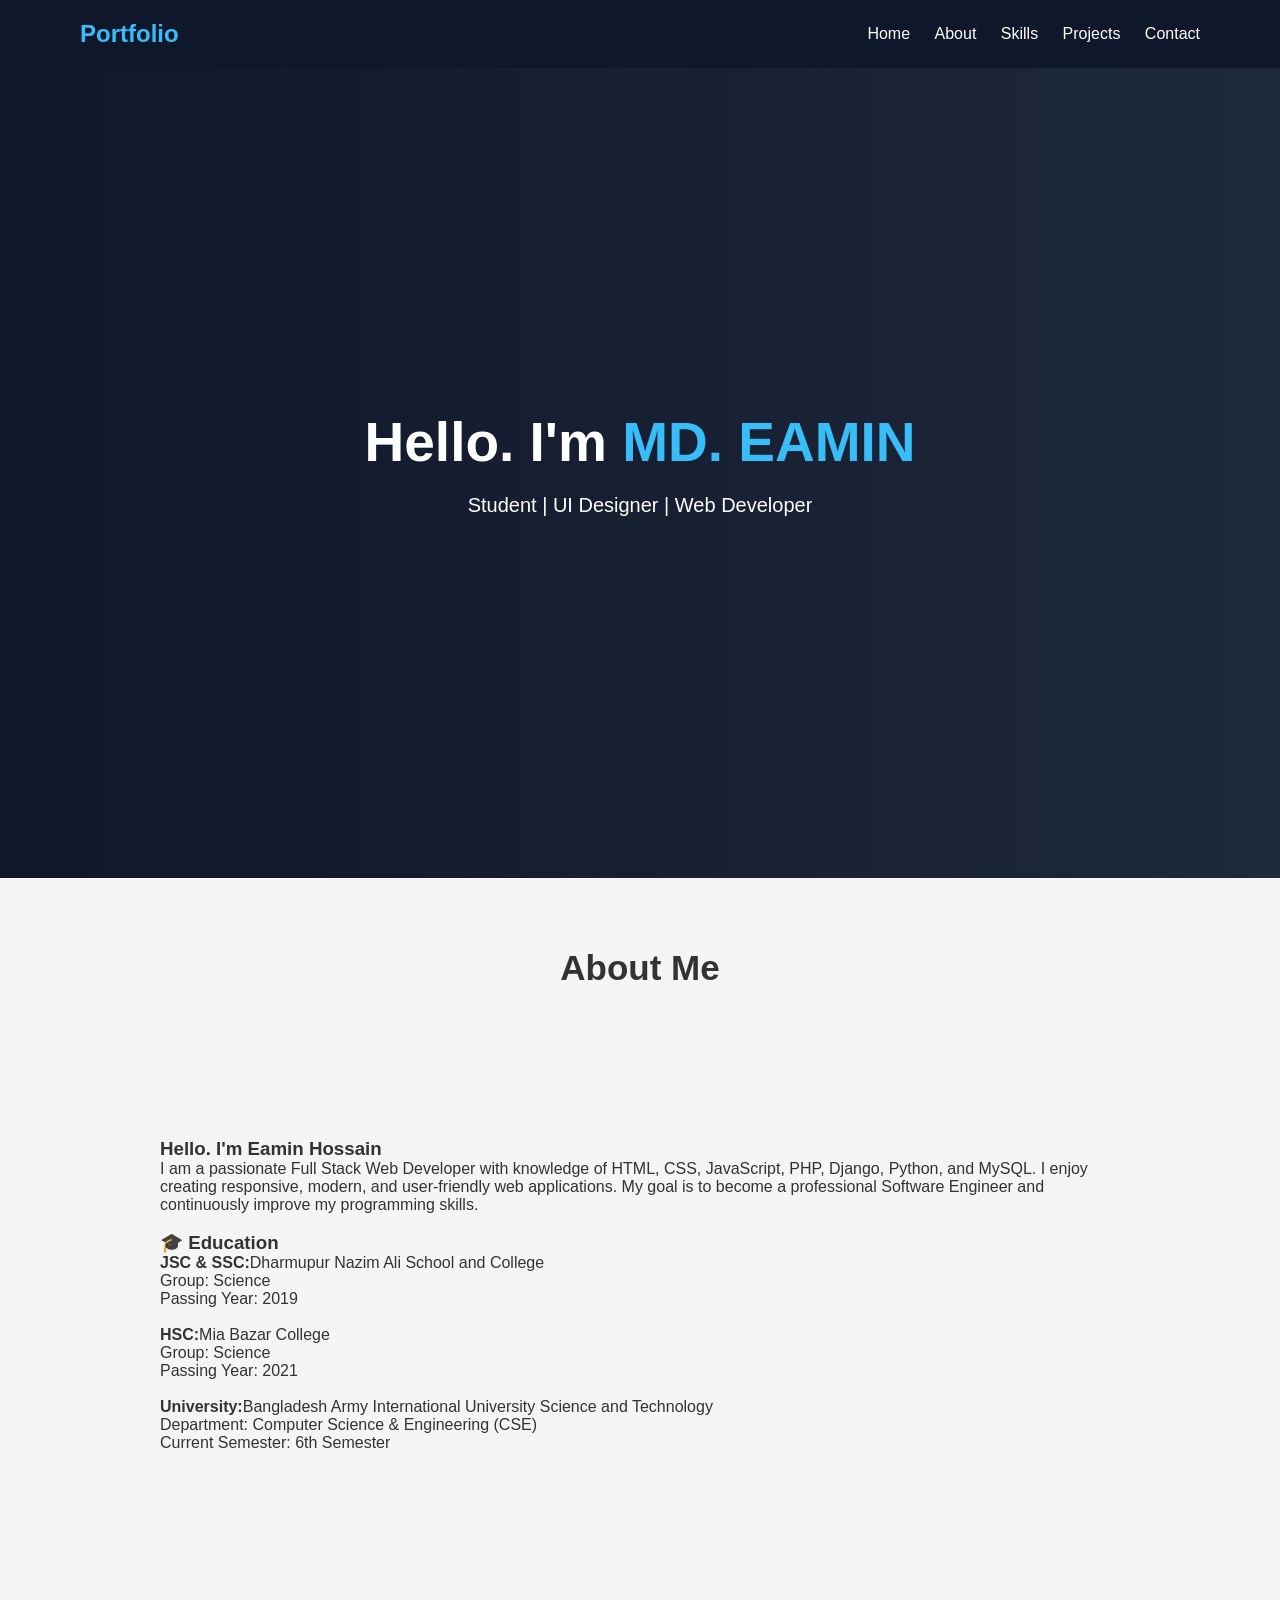
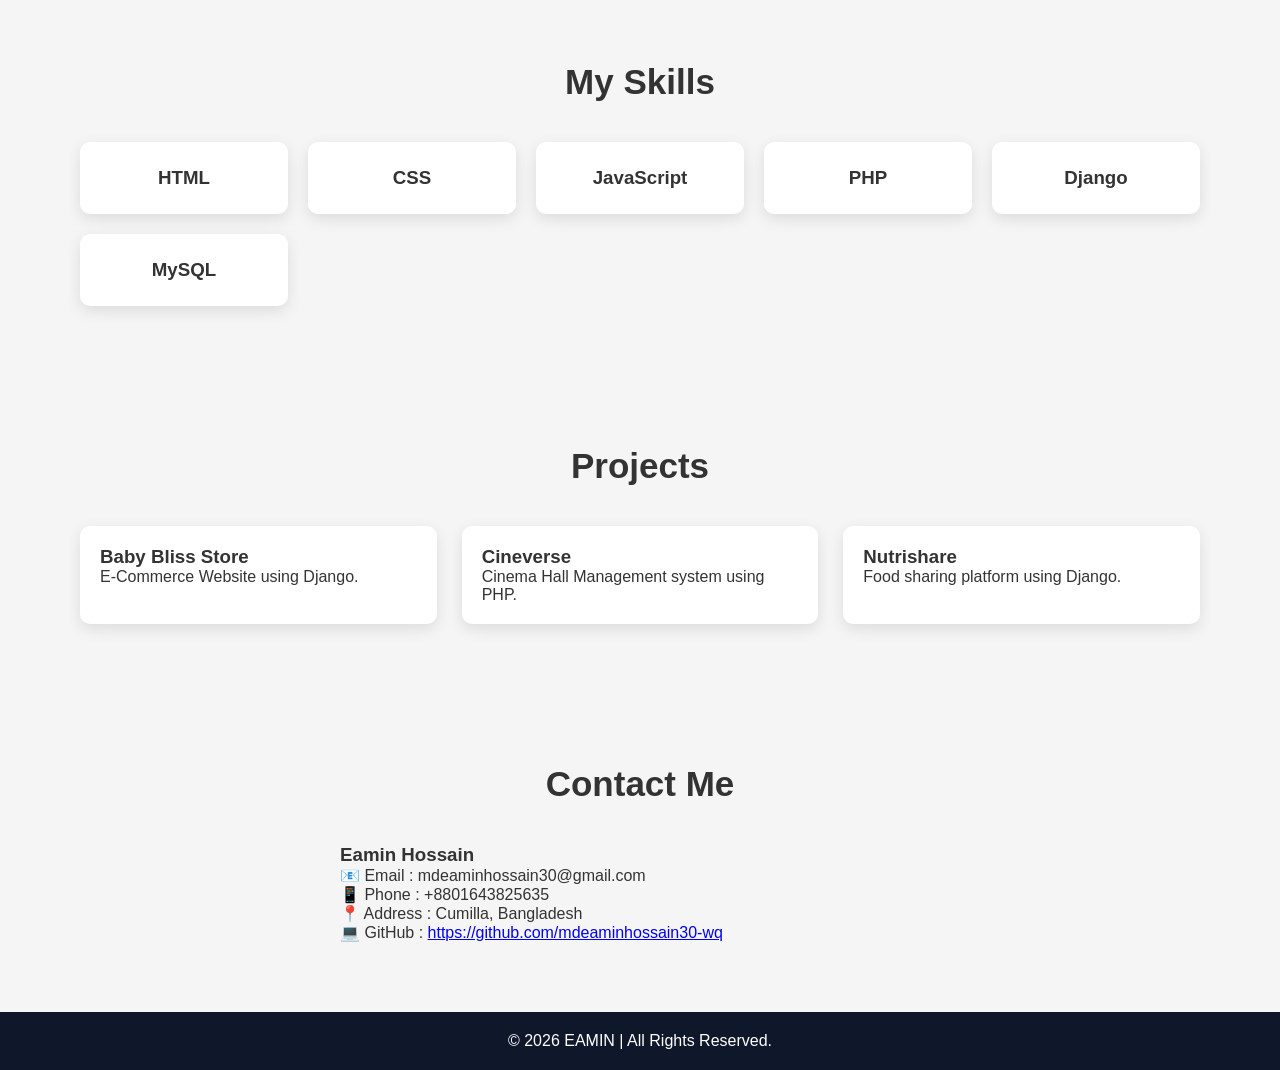
==== port.html @ 9f551e96 "first commit" ====
<!DOCTYPE html>
<html lang="en">
<head>
<meta charset="UTF-8">
<meta name="viewport" content="width=device-width, initial-scale=1.0">
<title>My Portfolio</title>

<link rel="stylesheet" href="port.css">

</head>
<body>

<header>

<h2>Portfolio</h2>

<nav>
<a href="#">Home</a>
<a href="#about">About</a>
<a href="#skills">Skills</a>
<a href="#projects">Projects</a>
<a href="#contact">Contact</a>
</nav>

</header>

<section class="hero">

<div>

<h1>Hello. I'm <span>MD. EAMIN </span></h1>

<p>Student | UI Designer | Web Developer </p>

</div>

</section>

<section id="about">

<h2 class="title">About Me</h2>

<section id="about">

    <h2 class="title"></h2>

            <h3>Hello. I'm Eamin Hossain</h3>

            <p>
                I am a passionate Full Stack Web Developer with knowledge of
                HTML, CSS, JavaScript, PHP, Django, Python, and MySQL.
                I enjoy creating responsive, modern, and user-friendly web applications.
                My goal is to become a professional Software Engineer and continuously
                improve my programming skills.
            </p>

            <br>

            <h3>🎓 Education</h3>

            <p><strong>JSC & SSC:</strong>Dharmupur Nazim Ali School and College</p>
            <p>Group: Science</p>
            <p>Passing Year: 2019</p>

            <br>

            <p><strong>HSC:</strong>Mia Bazar College</p>
            <p>Group: Science</p>
            <p>Passing Year: 2021</p>

            <br>

            <p><strong>University:</strong>Bangladesh Army International University Science and Technology</p>
            <p>Department: Computer Science & Engineering (CSE)</p>
            <p>Current Semester: 6th Semester</p>

        </div>

    </div>

</section>

</div>

</section>

<section id="skills">

<h2 class="title">My Skills</h2>

<div class="skills">

<div class="skill">
<h3>HTML</h3>
</div>

<div class="skill">
<h3>CSS</h3>
</div>

<div class="skill">
<h3>JavaScript</h3>
</div>

<div class="skill">
<h3>PHP</h3>
</div>

<div class="skill">
<h3>Django</h3>
</div>

<div class="skill">
<h3>MySQL</h3>
</div>

</div>

</section>

<section id="projects">

<h2 class="title">Projects</h2>

<div class="projects">

<div class="card">


<div class="card-content">

<h3>Baby Bliss Store</h3>

<p>E-Commerce Website using Django.</p>

</div>

</div>

<div class="card">


<div class="card-content">

<h3>Cineverse</h3>

<p> Cinema Hall Management system using PHP.</p>

</div>

</div>

<div class="card">


<div class="card-content">

<h3>Nutrishare </h3>

<p>Food sharing platform using Django.</p>

</div>

</div>

</div>

</section>

<section id="contact">

<h2 class="title">Contact Me</h2>

<div class="contact">

<h3>Eamin Hossain</h3>

<p>📧 Email : mdeaminhossain30@gmail.com</p>

<p>📱 Phone : +8801643825635</p>

<p>📍 Address : Cumilla, Bangladesh</p>

<p>
💻 GitHub :
<a href="https://github.com/mdeaminhossain30-wq" target="_blank">
https://github.com/mdeaminhossain30-wq
</a>
</p>

</div>

</section>

<footer>

<p>© 2026 EAMIN | All Rights Reserved.</p>

</footer>

</body>
</html>
---- port.css ----
*{
    margin:0;
    padding:0;
    box-sizing:border-box;
    font-family:Arial, Helvetica, sans-serif;
}
html{
    scroll-behavior:smooth;
}
body{
    background:#f5f5f5;
    color:#333;
}
header{
    background:#0f172a;
    color:white;
    padding:20px 80px;
    display:flex;
    justify-content:space-between;
    align-items:center;
    position:sticky;
    top:0;
    z-index:1000;
}

header h2{
    color:#38bdf8;
}

nav a{
    color:white;
    text-decoration:none;
    margin-left:20px;
    transition:.3s;
}
nav a:hover{
    color:#38bdf8;
}
.hero{
    height:90vh;
    display:flex;
    justify-content:center;
    align-items:center;
    text-align:center;
    background:linear-gradient(to right,#0f172a,#1e293b);
    color:white;}
.hero h1{
    font-size:55px;}
.hero span{
    color:#38bdf8;}
.hero p{
    margin:20px 0;
    font-size:20px;}
.btn{
    display:inline-block;
    padding:12px 25px;
    background:#38bdf8;
    color:white;
    text-decoration:none;
    border-radius:8px;
    transition:.3s;}
.btn:hover{
    background:#0284c7;}
section{
    padding:70px 80px;}
.title{
    text-align:center;
    font-size:35px;
    margin-bottom:40px;}
.about{
    display:grid;
    grid-template-columns:1fr 2fr;
    gap:40px;
    align-items:center;}
.about img{
    width:250px;
    border-radius:50%;
    display:block;
    margin:auto;
    box-shadow:0 0 20px rgba(0,0,0,.2);}
.skills{
    display:grid;
    grid-template-columns:repeat(auto-fit,minmax(180px,1fr));
    gap:20px;}
.skill{
    background:white;
    padding:25px;
    text-align:center;
    border-radius:10px;
    box-shadow:0 5px 15px rgba(0,0,0,.1);
    transition:.3s;}
.skill:hover{
    transform:translateY(-8px);
    background:#38bdf8;
    color:white;}
.projects{
    display:grid;
    grid-template-columns:repeat(auto-fit,minmax(280px,1fr));
    gap:25px;}
.card{
    background:white;
    border-radius:10px;
    overflow:hidden;
    box-shadow:0 5px 15px rgba(0,0,0,.1);
    transition:.3s;}

.card:hover{
    transform:translateY(-10px);}
.card img{
    width:100%;
    height:180px;
    object-fit:cover;}
.card-content{
    padding:20px;}

.contact{
    max-width:600px;
    margin:auto;}

.contact input,
.contact textarea{
    width:100%;
    padding:12px;
    margin:10px 0;
    border:1px solid #ccc;
    border-radius:6px;}
.contact button{
    padding:12px 25px;
    background:#38bdf8;
    color:white;
    border:none;
    border-radius:6px;
    cursor:pointer;
    transition:.3s;
}

.contact button:hover{
    background:#0284c7;
}

footer{
    background:#0f172a;
    color:white;
    text-align:center;
    padding:20px;
}

@media(max-width:768px){

header{
    flex-direction:column;
    padding:20px;
}

nav{
    margin-top:15px;
}

.about{
    grid-template-columns:1fr;
    text-align:center;
}

.hero h1{
    font-size:38px;
}

section{
    padding:50px 20px;
}

}
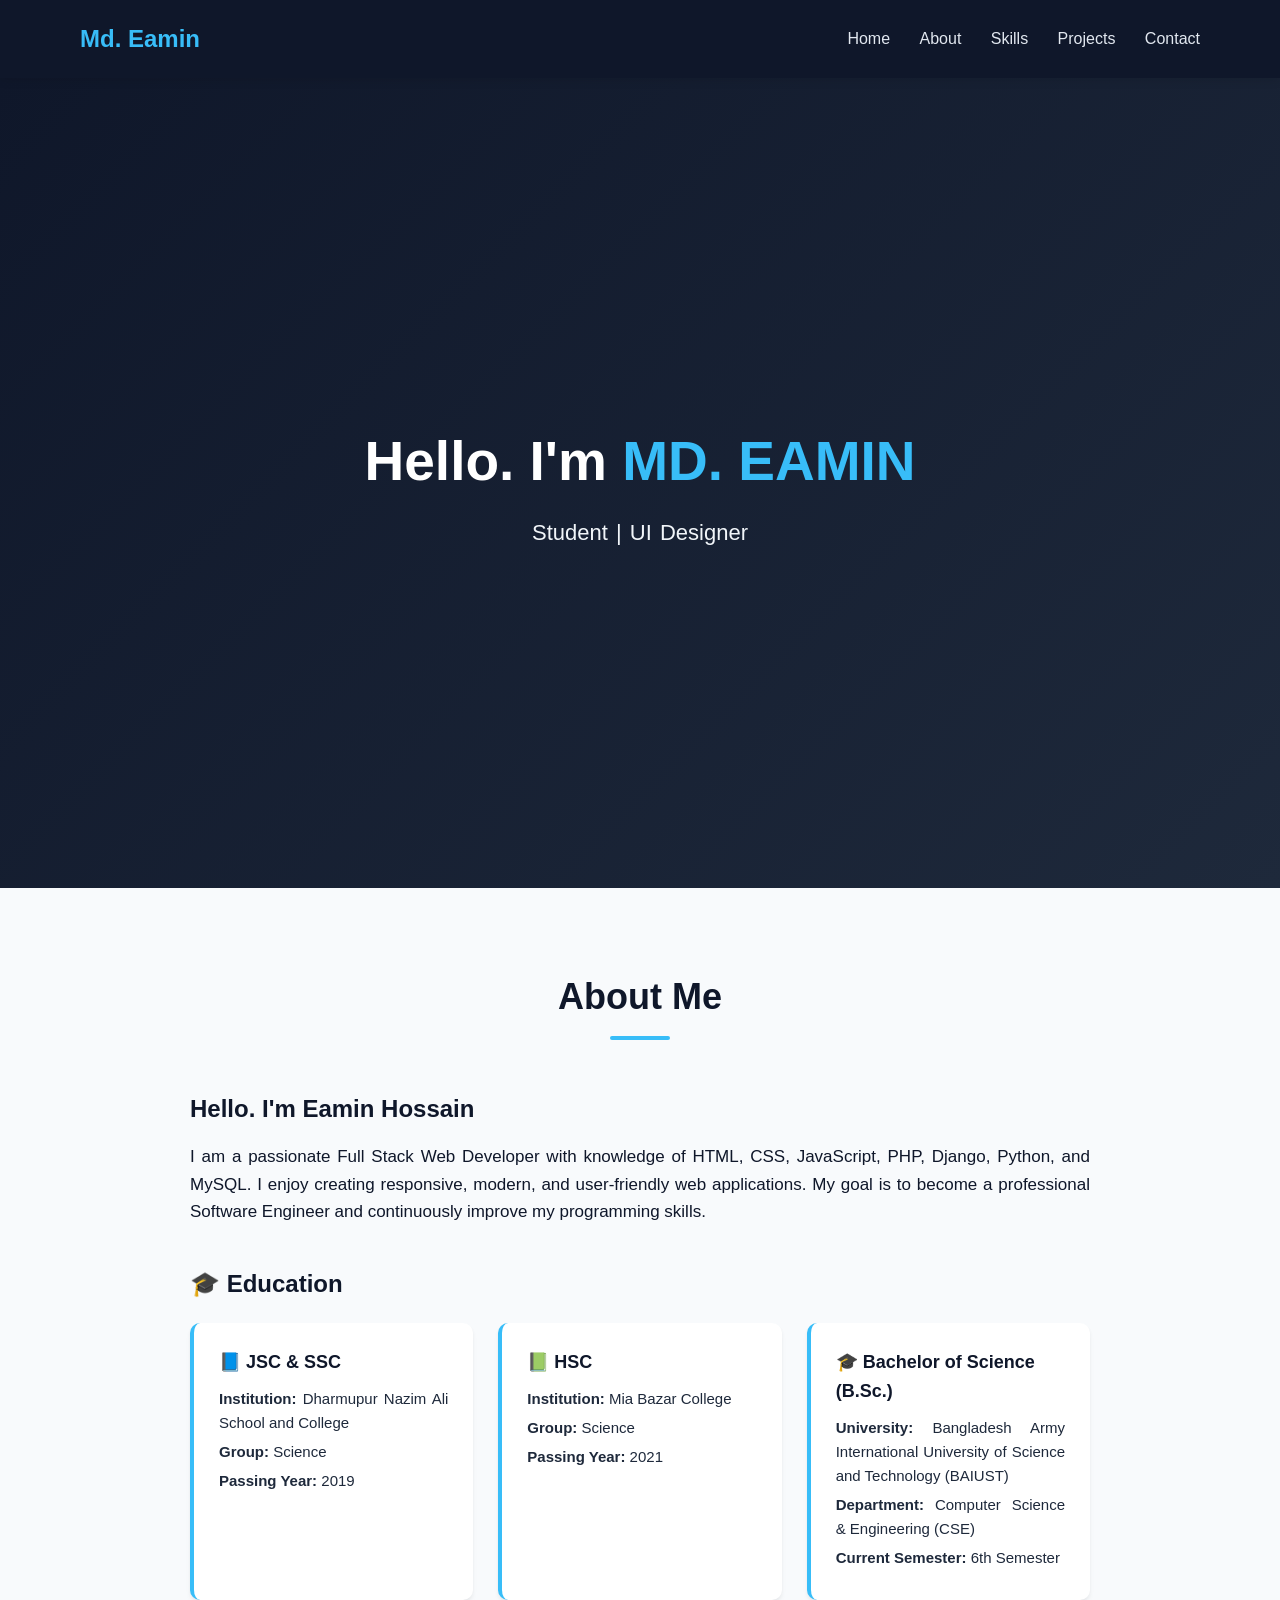
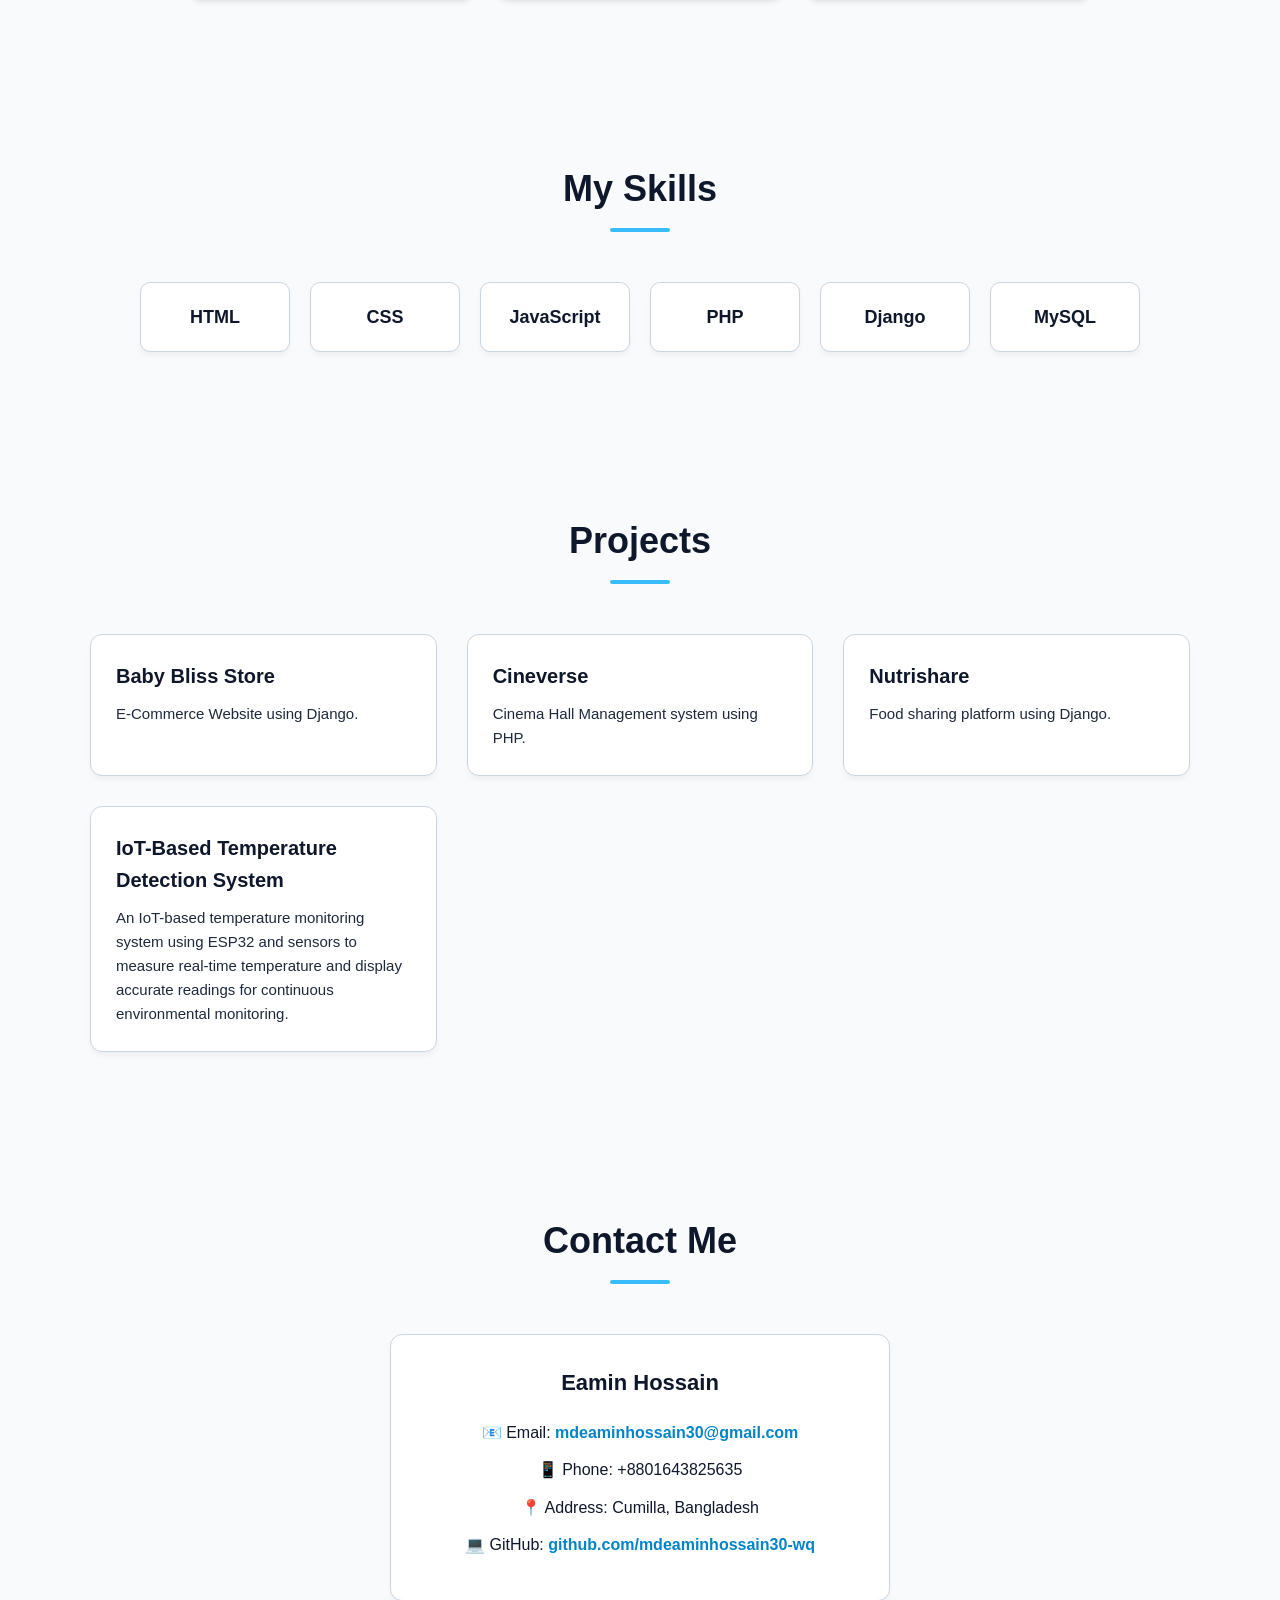
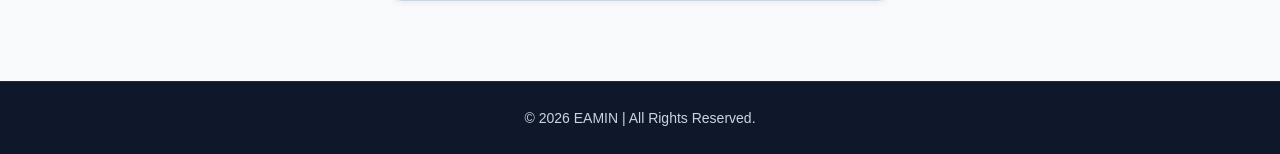
==== commit 5da8b24e: "first commit" ====
--- a/port.html
+++ b/port.html
@@ -1,51 +1,39 @@
 <!DOCTYPE html>
 <html lang="en">
 <head>
-<meta charset="UTF-8">
-<meta name="viewport" content="width=device-width, initial-scale=1.0">
-<title>My Portfolio</title>
-
-<link rel="stylesheet" href="port.css">
-
+    <meta charset="UTF-8">
+    <meta name="viewport" content="width=device-width, initial-scale=1.0">
+    <title>My Portfolio</title>
+    <link rel="stylesheet" href="port.css">
 </head>
 <body>
 
-<header>
+    <!-- Header Section -->
+    <header>
+        <h2>Md. Eamin</h2>
+        <nav>
+            <a href="#">Home</a>
+            <a href="#about">About</a>
+            <a href="#skills">Skills</a>
+            <a href="#projects">Projects</a>
+            <a href="#contact">Contact</a>
+        </nav>
+    </header>
 
-<h2>Portfolio</h2>
+    <!-- Hero Section -->
+    <section class="hero">
+        <div>
+            <h1>Hello. I'm <span>MD. EAMIN</span></h1>
+            <p>Student | UI Designer| Web Developer</p>
+        </div>
+    </section>
 
-<nav>
-<a href="#">Home</a>
-<a href="#about">About</a>
-<a href="#skills">Skills</a>
-<a href="#projects">Projects</a>
-<a href="#contact">Contact</a>
-</nav>
-
-</header>
-
-<section class="hero">
-
-<div>
-
-<h1>Hello. I'm <span>MD. EAMIN </span></h1>
-
-<p>Student | UI Designer | Web Developer </p>
-
-</div>
-
-</section>
-
-<section id="about">
-
-<h2 class="title">About Me</h2>
-
-<section id="about">
-
-    <h2 class="title"></h2>
-
+    <!-- About Section -->
+    <section id="about">
+        <h2 class="title">About Me</h2>
+        
+        <div class="about-content">
             <h3>Hello. I'm Eamin Hossain</h3>
-
             <p>
                 I am a passionate Full Stack Web Developer with knowledge of
                 HTML, CSS, JavaScript, PHP, Django, Python, and MySQL.
@@ -53,150 +41,95 @@
                 My goal is to become a professional Software Engineer and continuously
                 improve my programming skills.
             </p>
+            
+            <h3>🎓 Education</h3>
+            <div class="education">
+                <div class="edu-box">
+                    <h4>📘 JSC & SSC</h4>
+                    <p><strong>Institution:</strong> Dharmupur Nazim Ali School and College</p>
+                    <p><strong>Group:</strong> Science</p>
+                    <p><strong>Passing Year:</strong> 2019</p>
+                </div>
 
-            <br>
+                <div class="edu-box">
+                    <h4>📗 HSC</h4>
+                    <p><strong>Institution:</strong> Mia Bazar College</p>
+                    <p><strong>Group:</strong> Science</p>
+                    <p><strong>Passing Year:</strong> 2021</p>
+                </div>
 
-            <h3>🎓 Education</h3>
+                <div class="edu-box">
+                    <h4>🎓 Bachelor of Science (B.Sc.)</h4>
+                    <p><strong>University:</strong> Bangladesh Army International University of Science and Technology (BAIUST)</p>
+                    <p><strong>Department:</strong> Computer Science & Engineering (CSE)</p>
+                    <p><strong>Current Semester:</strong> 6th Semester</p>
+                </div>
+            </div>
+        </div>
+    </section>
 
-            <p><strong>JSC & SSC:</strong>Dharmupur Nazim Ali School and College</p>
-            <p>Group: Science</p>
-            <p>Passing Year: 2019</p>
+    <!-- Skills Section -->
+    <section id="skills">
+        <h2 class="title">My Skills</h2>
+        <div class="skills-container">
+            <div class="skill"><h3>HTML</h3></div>
+            <div class="skill"><h3>CSS</h3></div>
+            <div class="skill"><h3>JavaScript</h3></div>
+            <div class="skill"><h3>PHP</h3></div>
+            <div class="skill"><h3>Django</h3></div>
+            <div class="skill"><h3>MySQL</h3></div>
+        </div>
+    </section>
 
-            <br>
+    <!-- Projects Section -->
+    <section id="projects">
+        <h2 class="title">Projects</h2>
+        <div class="projects-container">
+            <div class="card">
+                <div class="card-content">
+                    <h3>Baby Bliss Store</h3>
+                    <p>E-Commerce Website using Django.</p>
+                </div>
+            </div>
 
-            <p><strong>HSC:</strong>Mia Bazar College</p>
-            <p>Group: Science</p>
-            <p>Passing Year: 2021</p>
+            <div class="card">
+                <div class="card-content">
+                    <h3>Cineverse</h3>
+                    <p>Cinema Hall Management system using PHP.</p>
+                </div>
+            </div>
 
-            <br>
+            <div class="card">
+                <div class="card-content">
+                    <h3>Nutrishare</h3>
+                    <p>Food sharing platform using Django.</p>
+                </div>
+            </div>
+             <div class="card">
+                <div class="card-content">
+                    <h3>IoT-Based Temperature Detection System</h3>
+                    <p>An IoT-based temperature monitoring system using ESP32 and sensors to measure real-time temperature and display accurate readings for continuous environmental monitoring.</p>
+                </div>
+            </div>
+        </div>
+    </section>
 
-            <p><strong>University:</strong>Bangladesh Army International University Science and Technology</p>
-            <p>Department: Computer Science & Engineering (CSE)</p>
-            <p>Current Semester: 6th Semester</p>
+    <!-- Contact Section -->
+    <section id="contact">
+        <h2 class="title">Contact Me</h2>
+        <div class="contact-content">
+            <h3>Eamin Hossain</h3>
+            <p>📧 Email: <a href="mailto:mdeaminhossain30@gmail.com">mdeaminhossain30@gmail.com</a></p>
+            <p>📱 Phone: +8801643825635</p>
+            <p>📍 Address: Cumilla, Bangladesh</p>
+            <p>💻 GitHub: <a href="https://github.com/mdeaminhossain30-wq" target="_blank">github.com/mdeaminhossain30-wq</a></p>
+        </div>
+    </section>
 
-        </div>
-
-    </div>
-
-</section>
-
-</div>
-
-</section>
-
-<section id="skills">
-
-<h2 class="title">My Skills</h2>
-
-<div class="skills">
-
-<div class="skill">
-<h3>HTML</h3>
-</div>
-
-<div class="skill">
-<h3>CSS</h3>
-</div>
-
-<div class="skill">
-<h3>JavaScript</h3>
-</div>
-
-<div class="skill">
-<h3>PHP</h3>
-</div>
-
-<div class="skill">
-<h3>Django</h3>
-</div>
-
-<div class="skill">
-<h3>MySQL</h3>
-</div>
-
-</div>
-
-</section>
-
-<section id="projects">
-
-<h2 class="title">Projects</h2>
-
-<div class="projects">
-
-<div class="card">
-
-
-<div class="card-content">
-
-<h3>Baby Bliss Store</h3>
-
-<p>E-Commerce Website using Django.</p>
-
-</div>
-
-</div>
-
-<div class="card">
-
-
-<div class="card-content">
-
-<h3>Cineverse</h3>
-
-<p> Cinema Hall Management system using PHP.</p>
-
-</div>
-
-</div>
-
-<div class="card">
-
-
-<div class="card-content">
-
-<h3>Nutrishare </h3>
-
-<p>Food sharing platform using Django.</p>
-
-</div>
-
-</div>
-
-</div>
-
-</section>
-
-<section id="contact">
-
-<h2 class="title">Contact Me</h2>
-
-<div class="contact">
-
-<h3>Eamin Hossain</h3>
-
-<p>📧 Email : mdeaminhossain30@gmail.com</p>
-
-<p>📱 Phone : +8801643825635</p>
-
-<p>📍 Address : Cumilla, Bangladesh</p>
-
-<p>
-💻 GitHub :
-<a href="https://github.com/mdeaminhossain30-wq" target="_blank">
-https://github.com/mdeaminhossain30-wq
-</a>
-</p>
-
-</div>
-
-</section>
-
-<footer>
-
-<p>© 2026 EAMIN | All Rights Reserved.</p>
-
-</footer>
-
+    <!-- Footer Section -->
+    <footer>
+        <p>© 2026 EAMIN | All Rights Reserved.</p>
+    </footer>
+<script src="script.js"></script>
 </body>
 </html>
--- a/port.css
+++ b/port.css
@@ -1,172 +1,298 @@
-*{
-    margin:0;
-    padding:0;
-    box-sizing:border-box;
-    font-family:Arial, Helvetica, sans-serif;
-}
-html{
-    scroll-behavior:smooth;
-}
-body{
-    background:#f5f5f5;
-    color:#333;
-}
-header{
-    background:#0f172a;
-    color:white;
-    padding:20px 80px;
-    display:flex;
-    justify-content:space-between;
-    align-items:center;
-    position:sticky;
-    top:0;
-    z-index:1000;
-}
-
-header h2{
-    color:#38bdf8;
-}
-
-nav a{
-    color:white;
-    text-decoration:none;
-    margin-left:20px;
-    transition:.3s;
-}
-nav a:hover{
-    color:#38bdf8;
-}
-.hero{
-    height:90vh;
-    display:flex;
-    justify-content:center;
-    align-items:center;
-    text-align:center;
-    background:linear-gradient(to right,#0f172a,#1e293b);
-    color:white;}
-.hero h1{
-    font-size:55px;}
-.hero span{
-    color:#38bdf8;}
-.hero p{
-    margin:20px 0;
-    font-size:20px;}
-.btn{
-    display:inline-block;
-    padding:12px 25px;
-    background:#38bdf8;
-    color:white;
-    text-decoration:none;
-    border-radius:8px;
-    transition:.3s;}
-.btn:hover{
-    background:#0284c7;}
-section{
-    padding:70px 80px;}
-.title{
-    text-align:center;
-    font-size:35px;
-    margin-bottom:40px;}
-.about{
-    display:grid;
-    grid-template-columns:1fr 2fr;
-    gap:40px;
-    align-items:center;}
-.about img{
-    width:250px;
-    border-radius:50%;
-    display:block;
-    margin:auto;
-    box-shadow:0 0 20px rgba(0,0,0,.2);}
-.skills{
-    display:grid;
-    grid-template-columns:repeat(auto-fit,minmax(180px,1fr));
-    gap:20px;}
-.skill{
-    background:white;
-    padding:25px;
-    text-align:center;
-    border-radius:10px;
-    box-shadow:0 5px 15px rgba(0,0,0,.1);
-    transition:.3s;}
-.skill:hover{
-    transform:translateY(-8px);
-    background:#38bdf8;
-    color:white;}
-.projects{
-    display:grid;
-    grid-template-columns:repeat(auto-fit,minmax(280px,1fr));
-    gap:25px;}
-.card{
-    background:white;
-    border-radius:10px;
-    overflow:hidden;
-    box-shadow:0 5px 15px rgba(0,0,0,.1);
-    transition:.3s;}
-
-.card:hover{
-    transform:translateY(-10px);}
-.card img{
-    width:100%;
-    height:180px;
-    object-fit:cover;}
-.card-content{
-    padding:20px;}
-
-.contact{
-    max-width:600px;
-    margin:auto;}
-
-.contact input,
-.contact textarea{
-    width:100%;
-    padding:12px;
-    margin:10px 0;
-    border:1px solid #ccc;
-    border-radius:6px;}
-.contact button{
-    padding:12px 25px;
-    background:#38bdf8;
-    color:white;
-    border:none;
-    border-radius:6px;
-    cursor:pointer;
-    transition:.3s;
-}
-
-.contact button:hover{
-    background:#0284c7;
-}
-
-footer{
-    background:#0f172a;
-    color:white;
-    text-align:center;
-    padding:20px;
-}
-
-@media(max-width:768px){
-
-header{
-    flex-direction:column;
-    padding:20px;
-}
-
-nav{
-    margin-top:15px;
-}
-
-.about{
-    grid-template-columns:1fr;
-    text-align:center;
-}
-
-.hero h1{
-    font-size:38px;
-}
-
-section{
-    padding:50px 20px;
-}
-
+* {
+    margin: 0;
+    padding: 0;
+    box-sizing: border-box;
+    font-family: Arial, Helvetica, sans-serif;
+}
+
+html {
+    scroll-behavior: smooth;
+}
+
+body {
+    background: #f8fafc; 
+    color: #1e293b; /* মূল বডি টেক্সট আরও ডার্ক করা হয়েছে */
+    line-height: 1.6;
+}
+
+/* Header Section */
+header {
+    background: #0f172a;
+    color: white;
+    padding: 20px 80px;
+    display: flex;
+    justify-content: space-between;
+    align-items: center;
+    position: sticky;
+    top: 0;
+    z-index: 1000;
+    box-shadow: 0 2px 10px rgba(0, 0, 0, 0.1);
+}
+
+header h2 {
+    color: #38bdf8;
+    font-size: 24px;
+}
+
+nav a {
+    color: #e2e8f0; /* নেভিগেশন লিংক আরও উজ্জ্বল ডার্ক ব্যাকগ্রাউন্ডের জন্য */
+    text-decoration: none;
+    margin-left: 25px;
+    font-weight: 500;
+    transition: .3s;
+}
+
+nav a:hover {
+    color: #38bdf8;
+}
+
+/* Hero Section */
+.hero {
+    height: 90vh;
+    display: flex;
+    justify-content: center;
+    align-items: center;
+    text-align: center;
+    background: linear-gradient(135deg, #0f172a, #1e293b);
+    color: white;
+    padding: 0 20px;
+}
+
+.hero h1 {
+    font-size: 55px;
+    margin-bottom: 10px;
+}
+
+.hero span {
+    color: #38bdf8;
+}
+
+.hero p {
+    font-size: 22px;
+    color: #f1f5f9; /* হিরো সেকশনের সাবটাইটেল আরও স্পষ্ট করা হয়েছে */
+    word-spacing: 2px;
+}
+
+/* Global Section Style */
+section {
+    padding: 80px 80px;
+}
+
+.title {
+    text-align: center;
+    font-size: 36px;
+    margin-bottom: 50px;
+    color: #0f172a; /* সেকশন টাইটেল একদম ডার্ক */
+    position: relative;
+}
+
+.title::after {
+    content: '';
+    display: block;
+    width: 60px;
+    height: 4px;
+    background: #38bdf8;
+    margin: 10px auto 0 auto;
+    border-radius: 2px;
+}
+
+/* About Section */
+.about-content {
+    max-width: 900px;
+    margin: 0 auto;
+}
+
+.about-content h3 {
+    font-size: 24px;
+    color: #0f172a; /* গাঢ় কালো */
+    margin-bottom: 15px;
+}
+
+.about-content p {
+    font-size: 17px;
+    color: #0f172a; /* প্যারাগ্রাফের লেখা একদম ডার্ক করা হলো */
+    margin-bottom: 40px;
+    text-align: justify;
+}
+
+/* Education Layout */
+.education {
+    display: grid;
+    grid-template-columns: repeat(auto-fit, minmax(250px, 1fr));
+    gap: 25px;
+    margin-top: 20px;
+}
+
+.edu-box {
+    background: white;
+    padding: 25px;
+    border-radius: 10px;
+    box-shadow: 0 4px 6px -1px rgba(0, 0, 0, 0.05), 0 2px 4px -1px rgba(0, 0, 0, 0.06);
+    border-left: 4px solid #38bdf8;
+    transition: .3s;
+}
+
+.edu-box:hover {
+    transform: translateY(-5px);
+    box-shadow: 0 10px 15px -3px rgba(0, 0, 0, 0.1);
+}
+
+.edu-box h4 {
+    color: #0f172a; /* এডুকেশন টাইটেল ডার্ক */
+    font-size: 18px;
+    margin-bottom: 10px;
+}
+
+.edu-box p {
+    font-size: 15px;
+    margin-bottom: 5px;
+    color: #1e293b; /* ভেতরের টেক্সট ডার্ক করা হয়েছে */
+}
+
+/* Skills Section */
+.skills-container {
+    display: grid;
+    grid-template-columns: repeat(auto-fit, minmax(150px, 1fr));
+    gap: 20px;
+    max-width: 1000px;
+    margin: 0 auto;
+}
+
+.skill {
+    background: white;
+    padding: 20px;
+    text-align: center;
+    border-radius: 10px;
+    box-shadow: 0 4px 6px -1px rgba(0, 0, 0, 0.05);
+    transition: .3s;
+    border: 1px solid #cbd5e1;
+}
+
+.skill h3 {
+    font-size: 18px;
+    color: #0f172a; /* স্কিল টেক্সট ডার্ক */
+}
+
+.skill:hover {
+    transform: translateY(-5px);
+    background: #38bdf8;
+    border-color: #38bdf8;
+}
+
+.skill:hover h3 {
+    color: white; /* হোভার করলে লেখাটি সাদা দেখাবে */
+}
+
+/* Projects Section */
+.projects-container {
+    display: grid;
+    grid-template-columns: repeat(auto-fit, minmax(280px, 1fr));
+    gap: 30px;
+    max-width: 1100px;
+    margin: 0 auto;
+}
+
+.card {
+    background: white;
+    border-radius: 12px;
+    overflow: hidden;
+    box-shadow: 0 4px 6px -1px rgba(0, 0, 0, 0.05);
+    transition: .3s;
+    border: 1px solid #cbd5e1;
+}
+
+.card:hover {
+    transform: translateY(-8px);
+    box-shadow: 0 20px 25px -5px rgba(0, 0, 0, 0.1);
+}
+
+.card-content {
+    padding: 25px;
+}
+
+.card-content h3 {
+    font-size: 20px;
+    color: #0f172a; /* প্রজেক্টের নাম ডার্ক */
+    margin-bottom: 10px;
+}
+
+.card-content p {
+    font-size: 15px;
+    color: #1e293b; /* প্রজেক্টের বিবরণ ডার্ক */
+}
+
+/* Contact Section */
+.contact-content {
+    max-width: 500px;
+    margin: 0 auto;
+    background: white;
+    padding: 30px;
+    border-radius: 12px;
+    box-shadow: 0 4px 6px -1px rgba(0, 0, 0, 0.05);
+    text-align: center;
+    border: 1px solid #cbd5e1;
+}
+
+.contact-content h3 {
+    font-size: 22px;
+    color: #0f172a; /* নাম ডার্ক */
+    margin-bottom: 20px;
+}
+
+.contact-content p {
+    font-size: 16px;
+    margin-bottom: 12px;
+    color: #0f172a; /* কন্টাক্ট ডিটেইলস একদম স্পষ্ট ও ডার্ক */
+}
+
+.contact-content a {
+    color: #0284c7;
+    text-decoration: none;
+    font-weight: bold;
+}
+
+.contact-content a:hover {
+    text-decoration: underline;
+}
+
+/* Footer Section */
+footer {
+    background: #0f172a;
+    color: #cbd5e1;
+    text-align: center;
+    padding: 25px;
+    font-size: 14px;
+    border-top: 1px solid #1e293b;
+}
+
+/* Responsive Design */
+@media (max-width: 768px) {
+    header {
+        flex-direction: column;
+        padding: 20px;
+    }
+
+    nav {
+        margin-top: 15px;
+    }
+    
+    nav a {
+        margin: 0 10px;
+    }
+
+    .hero h1 {
+        font-size: 38px;
+    }
+    
+    .hero p {
+        font-size: 18px;
+    }
+
+    section {
+        padding: 60px 20px;
+    }
+    
+    .title {
+        font-size: 28px;
+    }
 }
